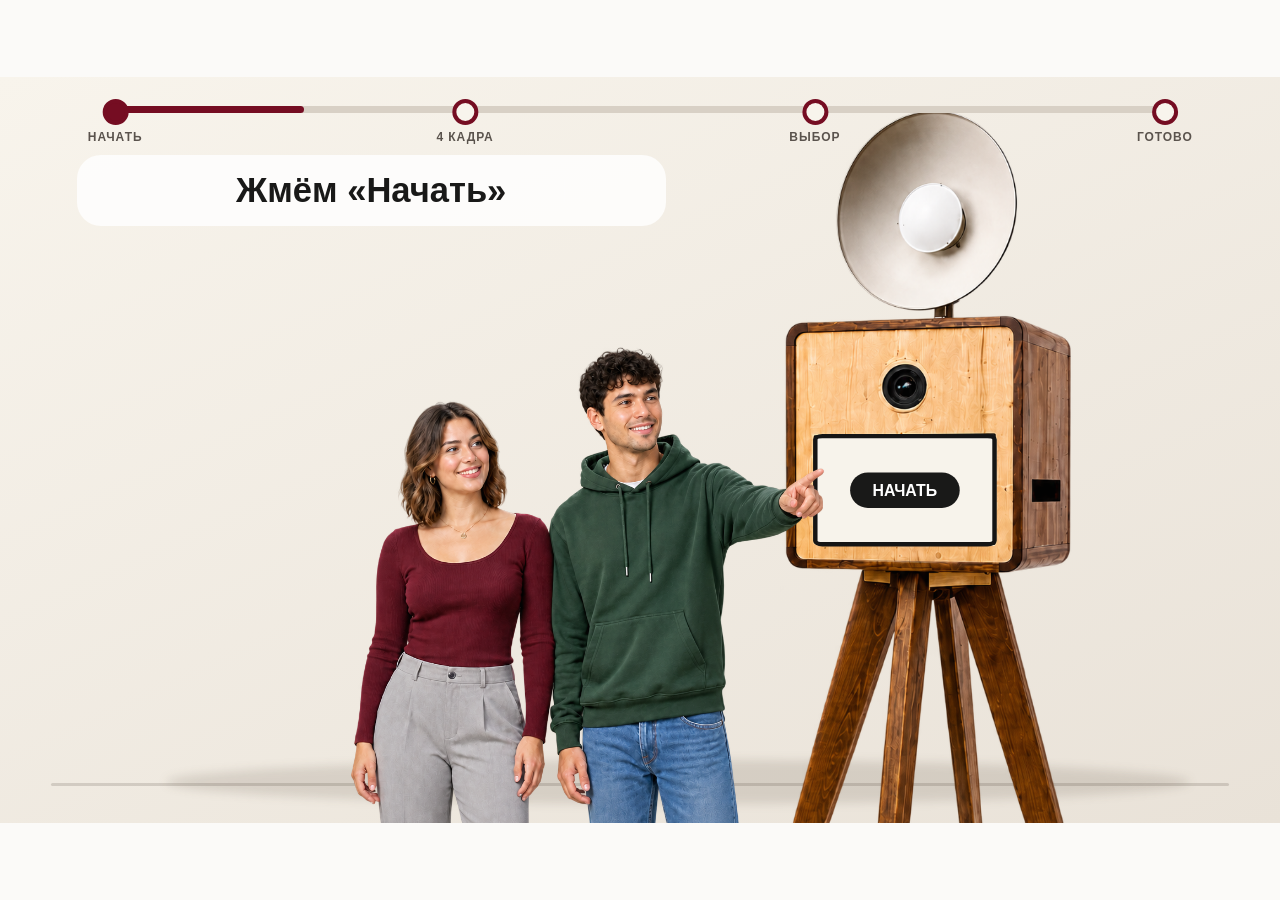
==== assets/html/howto.html @ 172bef7a "iframe part" ====
<!DOCTYPE html>
<html lang="ru">
<head>
    <meta charset="UTF-8">
    <meta name="viewport" content="width=device-width, initial-scale=1.0">
    <title>Photobooth idle — raster concept</title>
    <style>
        * { box-sizing: border-box; }
        html, body { width: 100%; height: 100%; margin: 0; }

        body {
            display: grid;
            place-items: center;
            overflow: hidden;
            background: #fbfaf8;
            font-family: "Comfortaa", sans-serif;
        }

        .idle-process {
            /*
             * EDIT LAYOUT HERE.
             * Positions are relative to the whole component.
             */
            --booth-x: 70%;
            --booth-bottom: -8%;
            --booth-height: 116%;
            --guests-x: 35%;
            --guests-bottom: -1%;
            --guests-height: 91%;
            --focus-scale: 1.22;
            --asset-focus-scale: 1.48;
            --focus-origin: 54% 38%;
            /* Choice stage pushes in on the monitor: extra zoom on top of
               --focus-scale, around the booth screen instead of the stage. */
            --choice-zoom: 1.5;
            --choice-origin: 69% 53%;
            --lamp-x: 54.6%;
            --lamp-y: 9.1%;
            --lamp-size: 150%;

            --ink: #191918;
            --wine: #750d22;
            --red: #d83434;
            --green: #173b29;

            position: relative;
            width: 100%;
            max-height: 100%;
            aspect-ratio: 1200 / 700;
            overflow: hidden;
            background: linear-gradient(155deg, #f8f4ec, #e9e2d8);
        }

        .progress {
            --step-size: 18px;
            --track-height: 7px;
            --track-y: 9px;     /* centre line of the bar inside .progress */
            --step-lift: 2px;   /* circles sit a touch above that line */

            position: absolute;
            z-index: 20;
            top: 24px;
            left: 9%;
            width: 82%;
            height: 48px;
        }

        /* The bar runs through the centres of the first and last circle. */
        .progress-track,
        .progress-fill {
            position: absolute;
            top: var(--track-y);
            left: 0;
            height: var(--track-height);
            margin-top: calc(var(--track-height) / -2);
            border-radius: 999px;
        }

        .progress-track {
            width: 100%;
            background: #d8d0c5;
        }

        .progress-fill {
            width: 0;
            background: var(--wine);
        }

        .progress-steps {
            position: relative;
            height: 100%;
        }

        /*
         * Each step is centred on its own fraction of the track, so the circles
         * land exactly on 0, 1/3, 2/3 and 1 and the outer two sit on the ends.
         * Label width cannot move them: the whole step is centred, not laid out.
         */
        .progress-step {
            position: absolute;
            top: calc(var(--track-y) - var(--step-size) / 2 - var(--step-lift));
            display: grid;
            justify-items: center;
            gap: 5px;
            transform: translateX(-50%);
            color: #5a534d;
            font-size: 12px;
            font-weight: 700;
            letter-spacing: 0.08em;
        }

        .progress-step:nth-child(1) { left: 0; }
        .progress-step:nth-child(2) { left: 33.3333%; }
        .progress-step:nth-child(3) { left: 66.6667%; }
        .progress-step:nth-child(4) { left: 100%; }

        .progress-step span {
            white-space: nowrap;
        }

        .progress-step::before {
            content: "";
            width: var(--step-size);
            height: var(--step-size);
            border: 4px solid var(--wine);
            border-radius: 50%;
            background: #f8f4ec;
        }

        .progress-step.active::before {
            background: var(--wine);
        }

        .caption {
            position: absolute;
            z-index: 20;
            top: 78px;
            left: 6%;
            display: grid;
            place-items: center;
            width: 46%;
            padding: 14px 26px;
            border-radius: 24px;
            background: rgba(255, 255, 255, 0.82);
            color: var(--ink);
            font-size: clamp(27px, 2.7vw, 39px);
            font-weight: 700;
            line-height: 1.25;
            text-align: center;
        }

        .scene {
            position: absolute;
            inset: 118px 0 0;
        }

        .floor-shadow {
            position: absolute;
            z-index: 0;
            left: 13%;
            right: 7%;
            bottom: 3%;
            height: 7%;
            border-radius: 50%;
            background: rgba(66, 48, 35, 0.13);
            filter: blur(5px);
        }

        .floor-line {
            position: absolute;
            z-index: 0;
            right: 4%;
            bottom: 6%;
            left: 4%;
            height: 3px;
            border-radius: 999px;
            background: rgba(74, 61, 50, 0.18);
        }

        /*
         * No will-change here on purpose: these elements are scaled, and a
         * promoted layer is rasterised at its layout size and then stretched by
         * the GPU, which is exactly what made the booth screen look soft.
         */
        .actors {
            --scene-scale: 1;

            position: absolute;
            z-index: 1;
            inset: 0;
            transform: scale(var(--scene-scale));
            transform-origin: var(--focus-origin);
        }

        .booth {
            --asset-scale: 1;

            position: absolute;
            z-index: 2;
            left: var(--booth-x);
            bottom: var(--booth-bottom);
            height: var(--booth-height);
            aspect-ratio: 2 / 3;
            transform: translateX(-50%) scale(var(--asset-scale));
            transform-origin: center top;
        }

        .booth > img {
            display: block;
            width: 100%;
            height: 100%;
            object-fit: contain;
        }

        .booth-screen {
            position: absolute;
            z-index: 3;
            top: 30.4%;
            left: 34.5%;
            width: 25.6%;
            height: 10.5%;
            overflow: hidden;
            border: 3px solid #151515;
            border-radius: 5%;
            background: #f7f3eb;
            color: var(--ink);
        }

        .screen-state {
            position: absolute;
            inset: 0;
            display: none;
            align-items: center;
            justify-content: center;
            overflow: hidden;
        }

        .screen-state.active { display: flex; }

        .screen-start {
            flex-direction: column;
            gap: 5%;
            font-size: clamp(5px, 0.62vw, 10px);
            font-weight: 700;
        }

        .screen-start strong {
            padding: 5% 13%;
            border-radius: 999px;
            background: #191918;
            color: #fff;
            font-size: 1.35em;
        }

        .screen-live {
            background: #ded7ca;
        }

        /*
         * The frames are 3:2, the screen is slightly wider, so cover trims a
         * little off the bottom. Anchoring to the top keeps faces in view.
         */
        .screen-live-image {
            position: absolute;
            inset: 0;
            width: 100%;
            height: 100%;
            object-fit: cover;
            object-position: 50% 0;
        }

        .screen-countdown {
            position: relative;
            z-index: 2;
            color: #fff;
            font-size: clamp(18px, 3vw, 45px);
            font-weight: 800;
            text-shadow: 0 2px 5px #000;
        }

        .screen-counter {
            position: absolute;
            z-index: 2;
            top: 5%;
            right: 6%;
            color: var(--ink);
            font-size: clamp(5px, 0.65vw, 10px);
            font-weight: 700;
        }

        /* The collage is wider than the screen, so it letterboxes; the matching
           backdrop colour makes the bars invisible. */
        .screen-choice {
            background: #4a4844;
        }

        .choice-sheet {
            position: relative;
            width: 100%;
            max-height: 100%;
            aspect-ratio: 2400 / 1049;
        }

        .choice-sheet > img {
            display: block;
            width: 100%;
            height: 100%;
        }

        /*
         * Postcard box measured in the collage, tilted like the print itself.
         * Drawn as an outline so outline-offset pushes the ring clear of the
         * print edge without touching the measured box.
         */
        .choice-pick {
            position: absolute;
            left: 3.2%;
            top: 34.6%;
            width: 33.4%;
            height: 50.2%;
            border-radius: 3%;
            outline: 2px solid var(--red);
            outline-offset: 5px;
            opacity: 0;
            transform: rotate(-2deg);
        }

        .choice-pick.selected { opacity: 1; }

        .screen-done {
            gap: 7%;
            background: #f7f3eb;
            font-size: clamp(5px, 0.7vw, 11px);
            font-weight: 800;
        }

        .screen-done img {
            width: 42%;
            aspect-ratio: 1;
        }

        .tap-ring {
            position: absolute;
            z-index: 8;
            top: 48%;
            left: 50%;
            width: 25%;
            aspect-ratio: 1;
            border: 3px solid #d83434;
            border-radius: 50%;
            opacity: 0;
            transform: translate(-50%, -50%) scale(0.4);
        }

        .guests {
            --asset-scale: 1;
            --people-shift: 0px;
            --people-lift: 0px;

            position: absolute;
            z-index: 5;
            bottom: var(--guests-bottom);
            left: var(--guests-x);
            height: var(--guests-height);
            aspect-ratio: 2 / 3;
            opacity: 0;
            transform: translateX(calc(-50% + var(--people-shift))) translateY(var(--people-lift)) scale(var(--asset-scale));
            transform-origin: center top;
        }

        .guests-frame {
            position: absolute;
            inset: 0;
            display: block;
            width: 100%;
            height: 100%;
            object-fit: contain;
            opacity: 0;
        }

        .guests-frame.active { opacity: 1; }

        /* Covers the whole component, not just the scene, so the flash reads as
           the room going white rather than a rectangle blinking. */
        .flash {
            position: absolute;
            z-index: 30;
            inset: 0;
            pointer-events: none;
            background: #fff;
            opacity: 0;
        }

        /* Burst at the booth lamp: soft glow plus hard anime-style spokes. */
        .lamp {
            position: absolute;
            z-index: 4;
            top: var(--lamp-y);
            left: var(--lamp-x);
            width: var(--lamp-size);
            aspect-ratio: 1;
            margin: calc(var(--lamp-size) / -2) 0 0 calc(var(--lamp-size) / -2);
            opacity: 0;
            pointer-events: none;
        }

        .lamp > i {
            position: absolute;
            inset: 0;
            transform: scale(var(--burst, 0.25));
        }

        .lamp-glow {
            border-radius: 50%;
            background: radial-gradient(closest-side,
                rgba(255, 255, 255, 0.95) 0 13%,
                rgba(255, 246, 214, 0.5) 30%,
                rgba(255, 240, 190, 0) 68%);
        }

        .lamp-rays {
            background: repeating-conic-gradient(from -8deg,
                rgba(255, 252, 235, 0.92) 0deg 2.4deg,
                rgba(255, 252, 235, 0) 2.4deg 13deg);
            -webkit-mask-image: radial-gradient(closest-side,
                transparent 9%, #000 26%, transparent 72%);
            mask-image: radial-gradient(closest-side,
                transparent 9%, #000 26%, transparent 72%);
        }

        /* The composed sheet already carries the template's white margin. */
        .print {
            position: absolute;
            z-index: 1;
            top: 54%;
            left: 63%;
            width: 92px;
            aspect-ratio: 3593 / 2375;
            overflow: hidden;
            border: 1px solid rgba(80, 68, 58, 0.22);
            border-radius: 5px;
            background: #fff;
            opacity: 0;
            box-shadow: 0 10px 25px rgba(36, 25, 18, 0.24);
            transform-origin: center;
        }

        .print img {
            display: block;
            width: 100%;
            height: 100%;
        }

        .confetti {
            position: absolute;
            z-index: 8;
            inset: 4% 6% auto 8%;
            height: 52%;
            opacity: 0;
            pointer-events: none;
        }

        /* Placement is CSS, the fall and the spin are set per frame by the script,
           so data-tilt / data-speed / data-spin live in the markup. */
        .confetti i {
            position: absolute;
            left: var(--x);
            top: var(--y);
            width: 10px;
            height: 26px;
            border-radius: 5px;
        }

        .confetti i:nth-child(3n) {
            width: 8px;
            height: 18px;
        }

        .confetti i:nth-child(4n + 1) { background: var(--red); }
        .confetti i:nth-child(4n + 2) { background: var(--green); }
        .confetti i:nth-child(4n + 3) { background: #d8a232; }
        .confetti i:nth-child(4n)     { background: var(--wine); }
    </style>
</head>
<body>
    <div class="idle-process" data-idle-process>
        <div class="progress" aria-hidden="true">
            <div class="progress-track"></div>
            <div class="progress-fill"></div>
            <div class="progress-steps">
                <span class="progress-step"><span>НАЧАТЬ</span></span>
                <span class="progress-step"><span>4 КАДРА</span></span>
                <span class="progress-step"><span>ВЫБОР</span></span>
                <span class="progress-step"><span>ГОТОВО</span></span>
            </div>
        </div>

        <div class="caption">Жмём «Начать»</div>
        <div class="scene">
            <div class="floor-shadow"></div>
            <div class="floor-line"></div>

            <div class="actors">
            <div class="booth">
                <img src="./idle-process/booth.png" alt="">

                <div class="booth-screen">
                    <div class="screen-state screen-start">
                        <strong>НАЧАТЬ</strong>
                    </div>

                    <div class="screen-state screen-live">
                        <img class="screen-live-image" src="./idle-process/frame-1.jpg" alt="">
                        <b class="screen-countdown"></b>
                        <small class="screen-counter"></small>
                    </div>

                    <div class="screen-state screen-choice">
                        <div class="choice-sheet">
                            <img src="./idle-process/formats-row.jpg" alt="">
                            <b class="choice-pick"></b>
                        </div>
                    </div>

                    <div class="screen-state screen-done">
                        <strong>ГОТОВО!</strong>
                        <img src="./idle-process/qr.png" alt="QR">
                    </div>

                    <div class="tap-ring"></div>
                </div>

                <div class="lamp" aria-hidden="true">
                    <i class="lamp-glow"></i>
                    <i class="lamp-rays"></i>
                </div>
            </div>

            <div class="guests">
                <img class="guests-frame" data-frame="neutral" src="./idle-process/guests-neutral.png" alt="">
                <img class="guests-frame" data-frame="reach" src="./idle-process/guests-reach.png" alt="">
                <img class="guests-frame" data-frame="pose-1" src="./idle-process/guests-pose-1.png" alt="">
                <img class="guests-frame" data-frame="pose-2" src="./idle-process/guests-pose-2.png" alt="">
                <img class="guests-frame" data-frame="pose-3" src="./idle-process/guests-pose-3.png" alt="">
                <img class="guests-frame" data-frame="pose-4" src="./idle-process/guests-pose-4.png" alt="">
            </div>

            <div class="print">
                <img src="./idle-process/print-grid.jpg" alt="">
            </div>
            </div>

            <div class="confetti" aria-hidden="true">
                <i style="--x: 2%;  --y: 14%" data-tilt="16"  data-speed="1.15" data-spin="1.6"></i>
                <i style="--x: 9%;  --y: 2%"  data-tilt="-24" data-speed="0.75" data-spin="-2.4"></i>
                <i style="--x: 16%; --y: 22%" data-tilt="8"   data-speed="1.40" data-spin="2.9"></i>
                <i style="--x: 23%; --y: 6%"  data-tilt="-12" data-speed="0.95" data-spin="-1.2"></i>
                <i style="--x: 31%; --y: 17%" data-tilt="30"  data-speed="1.25" data-spin="3.4"></i>
                <i style="--x: 38%; --y: 0"   data-tilt="-6"  data-speed="0.70" data-spin="-1.8"></i>
                <i style="--x: 45%; --y: 11%" data-tilt="22"  data-speed="1.50" data-spin="2.2"></i>
                <i style="--x: 52%; --y: 25%" data-tilt="-18" data-speed="0.85" data-spin="-3.1"></i>
                <i style="--x: 59%; --y: 4%"  data-tilt="12"  data-speed="1.30" data-spin="1.4"></i>
                <i style="--x: 66%; --y: 19%" data-tilt="-28" data-speed="1.05" data-spin="-2.6"></i>
                <i style="--x: 73%; --y: 8%"  data-tilt="4"   data-speed="0.80" data-spin="3.7"></i>
                <i style="--x: 80%; --y: 23%" data-tilt="-14" data-speed="1.45" data-spin="-1.5"></i>
                <i style="--x: 88%; --y: 3%"  data-tilt="26"  data-speed="0.90" data-spin="2.5"></i>
                <i style="--x: 95%; --y: 15%" data-tilt="-8"  data-speed="1.20" data-spin="-2.0"></i>
            </div>
        </div>

        <div class="flash"></div>
    </div>

    <script>
        (() => {
            /*
             * EDIT TIMING HERE.
             * Every [from, to] is an interval in seconds inside its stage.
             */
            const TIMELINE = {
                start: {
                    duration: 2.6,
                    enter: [0.10, 0.80],
                    approach: [1.00, 1.50],
                    reach: [1.20, 2.00],
                    focus: [1.20, 1.55],
                    press: [1.60, 1.90],
                    return: [2.00, 2.50],
                },

                shots: {
                    count: 4,
                    shotDuration: 1.7,
                    three: [0.00, 0.40],
                    two: [0.45, 0.85],
                    one: [0.90, 1.28],
                    flash: [1.25, 1.68],
                    flashPeak: 1.33,
                    burst: [1.25, 1.68],
                },

                choice: {
                    duration: 3.0,
                    approach: [0.60, 1.20],
                    reach: [0.90, 1.50],
                    press: [1.20, 1.50],
                    return: [1.70, 2.10],
                    selected: [1.50, 3.00],
                    zoom: [0.00, 0.70],
                    zoomBack: [2.30, 3.00],
                },

                done: {
                    duration: 5.5,
                    printBack: [0.20, 1.90],
                    printFront: [1.90, 3.40],
                    confetti: [0.20, 3.20],
                    celebrate: [0.30, 5.00],
                    exit: [5.00, 5.50],
                },
            };

            const root = document.querySelector("[data-idle-process]");
            const actors = root.querySelector(".actors");
            const booth = root.querySelector(".booth");
            const guests = root.querySelector(".guests");
            const frames = Object.fromEntries(
                [...root.querySelectorAll("[data-frame]")].map(element => [element.dataset.frame, element])
            );
            const screenImage = root.querySelector(".screen-live-image");
            const screenStates = [...root.querySelectorAll(".screen-state")];
            const caption = root.querySelector(".caption");
            const progressFill = root.querySelector(".progress-fill");
            const progressSteps = [...root.querySelectorAll(".progress-step")];
            const countdown = root.querySelector(".screen-countdown");
            const counter = root.querySelector(".screen-counter");
            const tapRing = root.querySelector(".tap-ring");
            const choiceSheet = root.querySelector(".choice-sheet");
            const choicePick = root.querySelector(".choice-pick");
            const flash = root.querySelector(".flash");
            const lamp = root.querySelector(".lamp");
            const print = root.querySelector(".print");
            const confetti = root.querySelector(".confetti");
            const confettiPieces = [...root.querySelectorAll(".confetti i")].map(element => ({
                element,
                tilt: Number(element.dataset.tilt) || 0,
                speed: Number(element.dataset.speed) || 1,
                spin: Number(element.dataset.spin) || 0,
            }));
            const CONFETTI_FALL = 0.32;   // of the stage height, times each speed

            const captions = {
                start: "Жмём «Начать»",
                shots: "Снимаем 4 кадра по отсчёту, меняем позы",
                choice: "Выбираем формат",
                done: "Печатаем фото, оригиналы — по QR",
            };

            const frameSources = {
                "pose-1": "./idle-process/frame-1.jpg",
                "pose-2": "./idle-process/frame-2.jpg",
                "pose-3": "./idle-process/frame-3.jpg",
                "pose-4": "./idle-process/frame-4.jpg",
            };

            const stages = {
                start: { from: 0, to: TIMELINE.start.duration },
            };
            stages.shots = {
                from: stages.start.to,
                to: stages.start.to + TIMELINE.shots.count * TIMELINE.shots.shotDuration,
            };
            stages.choice = {
                from: stages.shots.to,
                to: stages.shots.to + TIMELINE.choice.duration,
            };
            stages.done = {
                from: stages.choice.to,
                to: stages.choice.to + TIMELINE.done.duration,
            };

            const TOTAL = stages.done.to;
            const FOCUS_SCALE = Number(
                getComputedStyle(root).getPropertyValue("--focus-scale")
            ) || 1.22;
            const ASSET_FOCUS_SCALE = Number(
                getComputedStyle(root).getPropertyValue("--asset-focus-scale")
            ) || 1.48;
            const CHOICE_ZOOM = Number(
                getComputedStyle(root).getPropertyValue("--choice-zoom")
            ) || 1.3;
            const readOrigin = name => {
                const parts = getComputedStyle(root).getPropertyValue(name).match(/-?[\d.]+/g);
                return parts && parts.length === 2 ? parts.map(Number) : [50, 50];
            };
            const FOCUS_ORIGIN = readOrigin("--focus-origin");
            const CHOICE_ORIGIN = readOrigin("--choice-origin");
            const stageNames = ["start", "shots", "choice", "done"];
            let activeFrame = "";
            let activeScreen = "";
            let startedAt = performance.now();
            let position = 0;

            const clamp = value => Math.max(0, Math.min(1, value));
            const between = (value, interval) => value >= interval[0] && value <= interval[1];
            const progress = (value, interval) => clamp((value - interval[0]) / (interval[1] - interval[0]));
            const smooth = value => value * value * (3 - 2 * value);

            function locate(time) {
                const name = stageNames.find(stage => time < stages[stage].to) || "done";
                return { name, local: time - stages[name].from };
            }

            function setFrame(name) {
                if (name === activeFrame) return;
                Object.entries(frames).forEach(([key, element]) => {
                    element.classList.toggle("active", key === name);
                });
                activeFrame = name;
            }

            function setScreen(name) {
                if (name === activeScreen) return;
                screenStates.forEach(element => {
                    element.classList.toggle("active", element.classList.contains("screen-" + name));
                });
                activeScreen = name;
            }

            // A step towards the booth to reach the screen: right and a little
            // down, so it reads as walking closer, not sliding sideways.
            const APPROACH_X = 0.11;
            const APPROACH_Y = 0.10;

            function approach(local, stage) {
                if (local < stage.approach[0]) return 0;
                if (local <= stage.approach[1]) {
                    return smooth(progress(local, stage.approach));
                }
                if (local < stage.return[0]) return 1;
                if (local <= stage.return[1]) {
                    return 1 - smooth(progress(local, stage.return));
                }
                return 0;
            }

            function render(time) {
                const current = locate(time);
                const stageIndex = stageNames.indexOf(current.name);
                const local = current.local;
                let frame = "neutral";
                let shift = 0;
                let opacity = 1;
                let lift = 0;
                let sceneScale = FOCUS_SCALE;
                let assetScale = ASSET_FOCUS_SCALE;
                let origin = FOCUS_ORIGIN;
                let digit = "";
                let flashOpacity = 0;
                let burst = 0;

                caption.textContent = captions[current.name];
                setScreen(current.name === "shots" ? "live" : current.name);

                progressSteps.forEach((element, index) => {
                    element.classList.toggle("active", index <= stageIndex);
                });

                const stage = stages[current.name];
                const baseProgress = stageIndex / 3;
                const nextProgress = Math.min(1, (stageIndex + 1) / 3);
                const stageProgress = clamp(local / (stage.to - stage.from));
                progressFill.style.width = ((baseProgress + (nextProgress - baseProgress) * stageProgress) * 100) + "%";

                if (current.name === "start") {
                    const enter = smooth(progress(local, TIMELINE.start.enter));
                    const step = approach(local, TIMELINE.start);
                    opacity = enter;
                    shift = -root.clientWidth * 0.06 * (1 - enter)
                        + root.clientWidth * APPROACH_X * step;
                    lift = root.clientHeight * APPROACH_Y * step;
                    frame = between(local, TIMELINE.start.reach) ? "reach" : "neutral";
                    const focus = smooth(progress(local, TIMELINE.start.focus));
                    sceneScale = 1 + (FOCUS_SCALE - 1) * focus;
                    assetScale = 1 + (ASSET_FOCUS_SCALE - 1) * focus;
                }

                if (current.name === "shots") {
                    const shot = Math.min(
                        TIMELINE.shots.count - 1,
                        Math.floor(local / TIMELINE.shots.shotDuration)
                    );
                    const shotLocal = local - shot * TIMELINE.shots.shotDuration;
                    frame = "pose-" + (shot + 1);
                    screenImage.src = frameSources[frame];
                    counter.textContent = (shot + 1) + " / " + TIMELINE.shots.count;

                    if (between(shotLocal, TIMELINE.shots.three)) digit = "3";
                    if (between(shotLocal, TIMELINE.shots.two)) digit = "2";
                    if (between(shotLocal, TIMELINE.shots.one)) digit = "1";

                    if (between(shotLocal, TIMELINE.shots.burst)) {
                        burst = progress(shotLocal, TIMELINE.shots.burst);
                    }

                    if (between(shotLocal, TIMELINE.shots.flash)) {
                        if (shotLocal <= TIMELINE.shots.flashPeak) {
                            flashOpacity = progress(shotLocal, [
                                TIMELINE.shots.flash[0],
                                TIMELINE.shots.flashPeak,
                            ]);
                        } else {
                            flashOpacity = 1 - progress(shotLocal, [
                                TIMELINE.shots.flashPeak,
                                TIMELINE.shots.flash[1],
                            ]);
                        }
                    }
                }

                if (current.name === "choice") {
                    const step = approach(local, TIMELINE.choice);
                    shift = root.clientWidth * APPROACH_X * step;
                    lift = root.clientHeight * APPROACH_Y * step;
                    frame = between(local, TIMELINE.choice.reach) ? "reach" : "neutral";
                    // Push in on the monitor, then back out before the print.
                    const push = smooth(progress(local, TIMELINE.choice.zoom))
                        - smooth(progress(local, TIMELINE.choice.zoomBack));
                    sceneScale = FOCUS_SCALE * (1 + (CHOICE_ZOOM - 1) * push);
                    origin = FOCUS_ORIGIN.map(
                        (value, index) => value + (CHOICE_ORIGIN[index] - value) * push
                    );
                    choicePick.classList.toggle(
                        "selected", local >= TIMELINE.choice.selected[0]
                    );
                } else {
                    choicePick.classList.remove("selected");
                }

                if (current.name === "done") {
                    frame = "pose-4";
                    if (between(local, TIMELINE.done.celebrate)) {
                        lift = -Math.abs(Math.sin(local * 5)) * root.clientHeight * 0.012;
                    }
                    if (local >= TIMELINE.done.exit[0]) {
                        const exit = progress(local, TIMELINE.done.exit);
                        opacity = 1 - exit;
                        shift = -root.clientWidth * 0.04 * exit;
                        sceneScale = FOCUS_SCALE - (FOCUS_SCALE - 1) * smooth(exit);
                        assetScale = ASSET_FOCUS_SCALE - (ASSET_FOCUS_SCALE - 1) * smooth(exit);
                    }
                }

                setFrame(frame);
                actors.style.setProperty("--scene-scale", sceneScale);
                actors.style.transformOrigin = origin[0] + "% " + origin[1] + "%";
                booth.style.setProperty("--asset-scale", assetScale);
                guests.style.setProperty("--asset-scale", assetScale);
                guests.style.opacity = opacity;
                guests.style.setProperty("--people-shift", shift + "px");
                guests.style.setProperty("--people-lift", lift + "px");
                countdown.textContent = digit;
                flash.style.opacity = flashOpacity;
                // Spokes shoot outwards once and fade: on hard, decay slower.
                lamp.style.opacity = burst ? Math.pow(1 - burst, 1.5) : 0;
                lamp.style.setProperty("--burst", 0.25 + burst * 1.15);

                let tap = 0;
                let tapX = "50%";
                let tapY = "48%";
                if (current.name === "start" && between(local, TIMELINE.start.press)) {
                    tap = progress(local, TIMELINE.start.press);
                }
                if (current.name === "choice") {
                    // The highlight already sits on the postcard, so its own
                    // offsets place the ring without a second set of numbers.
                    tapX = (choiceSheet.offsetLeft + choicePick.offsetLeft
                            + choicePick.offsetWidth / 2) + "px";
                    tapY = (choiceSheet.offsetTop + choicePick.offsetTop
                            + choicePick.offsetHeight / 2) + "px";
                    if (between(local, TIMELINE.choice.press)) {
                        tap = progress(local, TIMELINE.choice.press);
                    }
                }
                tapRing.style.left = tapX;
                tapRing.style.top = tapY;
                tapRing.style.opacity = tap ? 1 - tap : 0;
                tapRing.style.transform = "translate(-50%, -50%) scale(" + (0.4 + tap * 1.5) + ")";

                print.style.opacity = 0;
                confetti.style.opacity = 0;

                if (current.name === "done") {
                    if (local >= TIMELINE.done.printBack[0]) {
                        const back = progress(local, TIMELINE.done.printBack);
                        print.style.opacity = 1;
                        print.style.zIndex = 1;
                        print.style.transform =
                            "translate(" + (-back * root.clientWidth * 0.07) + "px, 0) rotate(-3deg)";
                    }

                    if (local >= TIMELINE.done.printFront[0]) {
                        const front = progress(local, TIMELINE.done.printFront);
                        print.style.zIndex = 7;
                        print.style.transform =
                            "translate(" + (-root.clientWidth * (0.07 + front * 0.20)) + "px, " +
                            (-front * root.clientHeight * 0.10) + "px) scale(" + (1 + front * 1.25) +
                            ") rotate(-4deg)";
                    }

                    if (between(local, TIMELINE.done.confetti)) {
                        const fall = progress(local, TIMELINE.done.confetti);
                        // Holds at full opacity through most of the fall instead
                        // of peaking for one instant in the middle.
                        confetti.style.opacity = Math.min(1, Math.sin(fall * Math.PI) * 1.9);
                        const drop = root.clientHeight * CONFETTI_FALL;
                        confettiPieces.forEach(piece => {
                            piece.element.style.transform =
                                "translateY(" + (fall * drop * piece.speed) + "px) rotate(" +
                                (piece.tilt + fall * piece.spin * 360) + "deg)";
                        });
                    }
                }
            }

            /*
             * Full frame rate: at 30 fps the pans and the countdown read as
             * stuttering. When paused the loop stops scheduling altogether
             * instead of waking up every frame to do nothing.
             */
            let frameHandle = 0;

            function tick(now) {
                frameHandle = requestAnimationFrame(tick);
                position = ((now - startedAt) / 1000) % TOTAL;
                render(position);
            }

            function start() {
                if (frameHandle) return;
                frameHandle = requestAnimationFrame(tick);
            }

            function stop() {
                if (!frameHandle) return;
                cancelAnimationFrame(frameHandle);
                frameHandle = 0;
            }

            const controller = {
                config: TIMELINE,
                stages,
                duration: TOTAL,
                pause() {
                    if (!frameHandle) return;
                    position = ((performance.now() - startedAt) / 1000) % TOTAL;
                    stop();
                },
                play() {
                    if (frameHandle) return;
                    startedAt = performance.now() - position * 1000;
                    start();
                },
                seek(seconds) {
                    position = ((seconds % TOTAL) + TOTAL) % TOTAL;
                    startedAt = performance.now() - position * 1000;
                    render(position);
                },
            };

            root.idleTimeline = controller;
            window.idleTimeline = controller;
            render(0);
            start();

            if (window.matchMedia("(prefers-reduced-motion: reduce)").matches) {
                controller.pause();
                controller.seek(0);
            }
        })();
    </script>
</body>
</html>
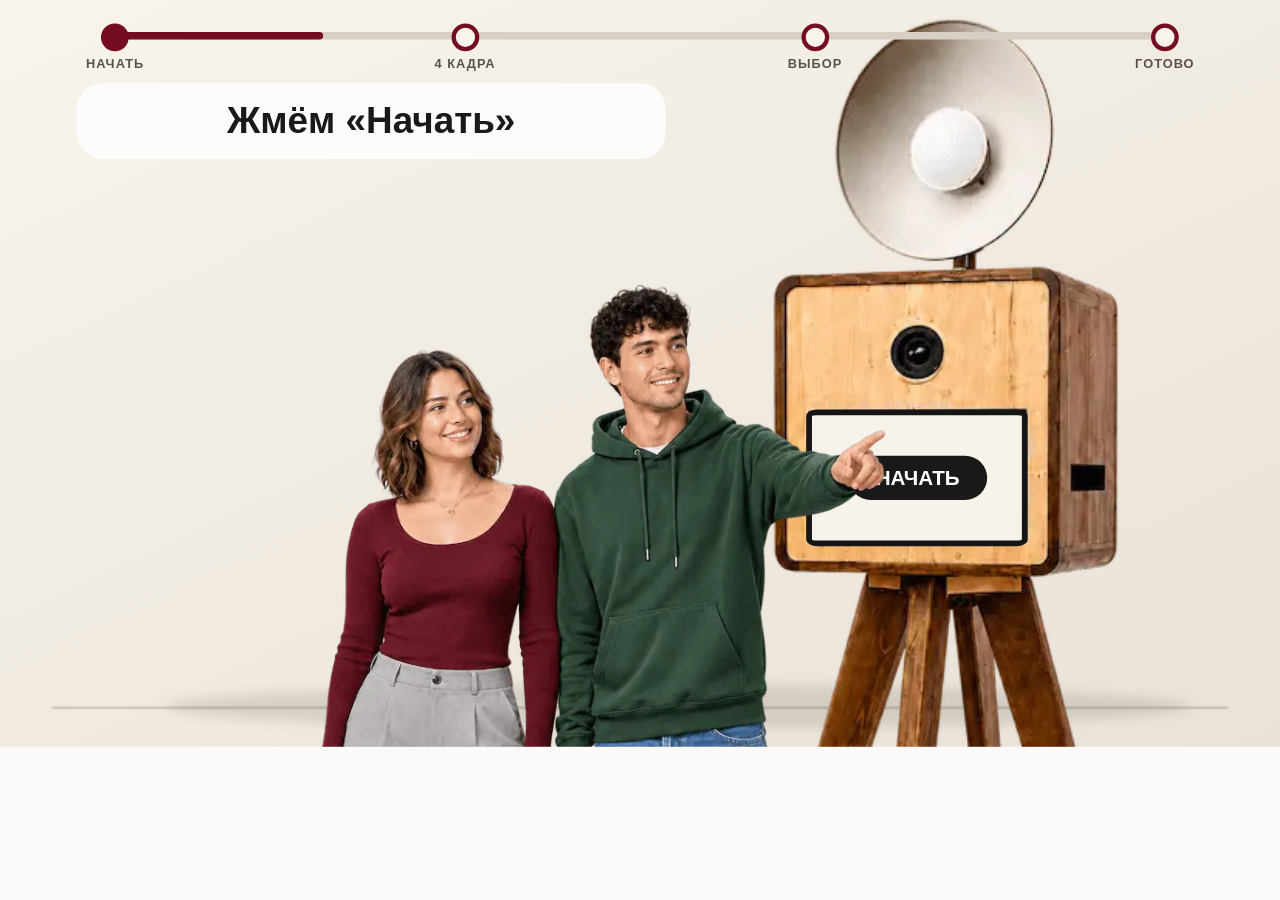
==== commit 151a2915: "howto page iframe loading" ====
--- a/assets/html/howto.html
+++ b/assets/html/howto.html
@@ -3,14 +3,13 @@
 <head>
     <meta charset="UTF-8">
     <meta name="viewport" content="width=device-width, initial-scale=1.0">
+    <meta name="robots" content="noindex">
     <title>Photobooth idle — raster concept</title>
     <style>
         * { box-sizing: border-box; }
         html, body { width: 100%; height: 100%; margin: 0; }
 
         body {
-            display: grid;
-            place-items: center;
             overflow: hidden;
             background: #fbfaf8;
             font-family: "Comfortaa", sans-serif;
@@ -44,11 +43,12 @@
             --green: #173b29;
 
             position: relative;
-            width: 100%;
-            max-height: 100%;
-            aspect-ratio: 1200 / 700;
+            width: 1200px;
+            height: 700px;
+            flex: none;
             overflow: hidden;
             background: linear-gradient(155deg, #f8f4ec, #e9e2d8);
+            transform-origin: top left;
         }
 
         .progress {
@@ -502,7 +502,7 @@
 
             <div class="actors">
             <div class="booth">
-                <img src="./idle-process/booth.png" alt="">
+                <img src="./idle-process/booth.webp?rev=howto-1" alt="">
 
                 <div class="booth-screen">
                     <div class="screen-state screen-start">
@@ -510,21 +510,21 @@
                     </div>
 
                     <div class="screen-state screen-live">
-                        <img class="screen-live-image" src="./idle-process/frame-1.jpg" alt="">
+                        <img class="screen-live-image" src="./idle-process/frame-1.webp?rev=howto-1" alt="">
                         <b class="screen-countdown"></b>
                         <small class="screen-counter"></small>
                     </div>
 
                     <div class="screen-state screen-choice">
                         <div class="choice-sheet">
-                            <img src="./idle-process/formats-row.jpg" alt="">
+                            <img src="./idle-process/formats-row.webp?rev=howto-1" alt="">
                             <b class="choice-pick"></b>
                         </div>
                     </div>
 
                     <div class="screen-state screen-done">
                         <strong>ГОТОВО!</strong>
-                        <img src="./idle-process/qr.png" alt="QR">
+                        <img src="./idle-process/qr.webp?rev=howto-1" alt="QR">
                     </div>
 
                     <div class="tap-ring"></div>
@@ -537,16 +537,16 @@
             </div>
 
             <div class="guests">
-                <img class="guests-frame" data-frame="neutral" src="./idle-process/guests-neutral.png" alt="">
-                <img class="guests-frame" data-frame="reach" src="./idle-process/guests-reach.png" alt="">
-                <img class="guests-frame" data-frame="pose-1" src="./idle-process/guests-pose-1.png" alt="">
-                <img class="guests-frame" data-frame="pose-2" src="./idle-process/guests-pose-2.png" alt="">
-                <img class="guests-frame" data-frame="pose-3" src="./idle-process/guests-pose-3.png" alt="">
-                <img class="guests-frame" data-frame="pose-4" src="./idle-process/guests-pose-4.png" alt="">
+                <img class="guests-frame" data-frame="neutral" src="./idle-process/guests-neutral.webp?rev=howto-1" alt="">
+                <img class="guests-frame" data-frame="reach" src="./idle-process/guests-reach.webp?rev=howto-1" alt="">
+                <img class="guests-frame" data-frame="pose-1" src="./idle-process/guests-pose-1.webp?rev=howto-1" alt="">
+                <img class="guests-frame" data-frame="pose-2" src="./idle-process/guests-pose-2.webp?rev=howto-1" alt="">
+                <img class="guests-frame" data-frame="pose-3" src="./idle-process/guests-pose-3.webp?rev=howto-1" alt="">
+                <img class="guests-frame" data-frame="pose-4" src="./idle-process/guests-pose-4.webp?rev=howto-1" alt="">
             </div>
 
             <div class="print">
-                <img src="./idle-process/print-grid.jpg" alt="">
+                <img src="./idle-process/print-grid.webp?rev=howto-1" alt="">
             </div>
             </div>
 
@@ -621,6 +621,13 @@
             };
 
             const root = document.querySelector("[data-idle-process]");
+            const fitCanvas = () => {
+                const scale = Math.min(innerWidth / 1200, innerHeight / 700);
+                root.style.transform = `scale(${scale})`;
+            };
+            addEventListener("resize", fitCanvas);
+            fitCanvas();
+
             const actors = root.querySelector(".actors");
             const booth = root.querySelector(".booth");
             const guests = root.querySelector(".guests");
@@ -657,10 +664,10 @@
             };
 
             const frameSources = {
-                "pose-1": "./idle-process/frame-1.jpg",
-                "pose-2": "./idle-process/frame-2.jpg",
-                "pose-3": "./idle-process/frame-3.jpg",
-                "pose-4": "./idle-process/frame-4.jpg",
+                "pose-1": "./idle-process/frame-1.webp?rev=howto-1",
+                "pose-2": "./idle-process/frame-2.webp?rev=howto-1",
+                "pose-3": "./idle-process/frame-3.webp?rev=howto-1",
+                "pose-4": "./idle-process/frame-4.webp?rev=howto-1",
             };
 
             const stages = {
